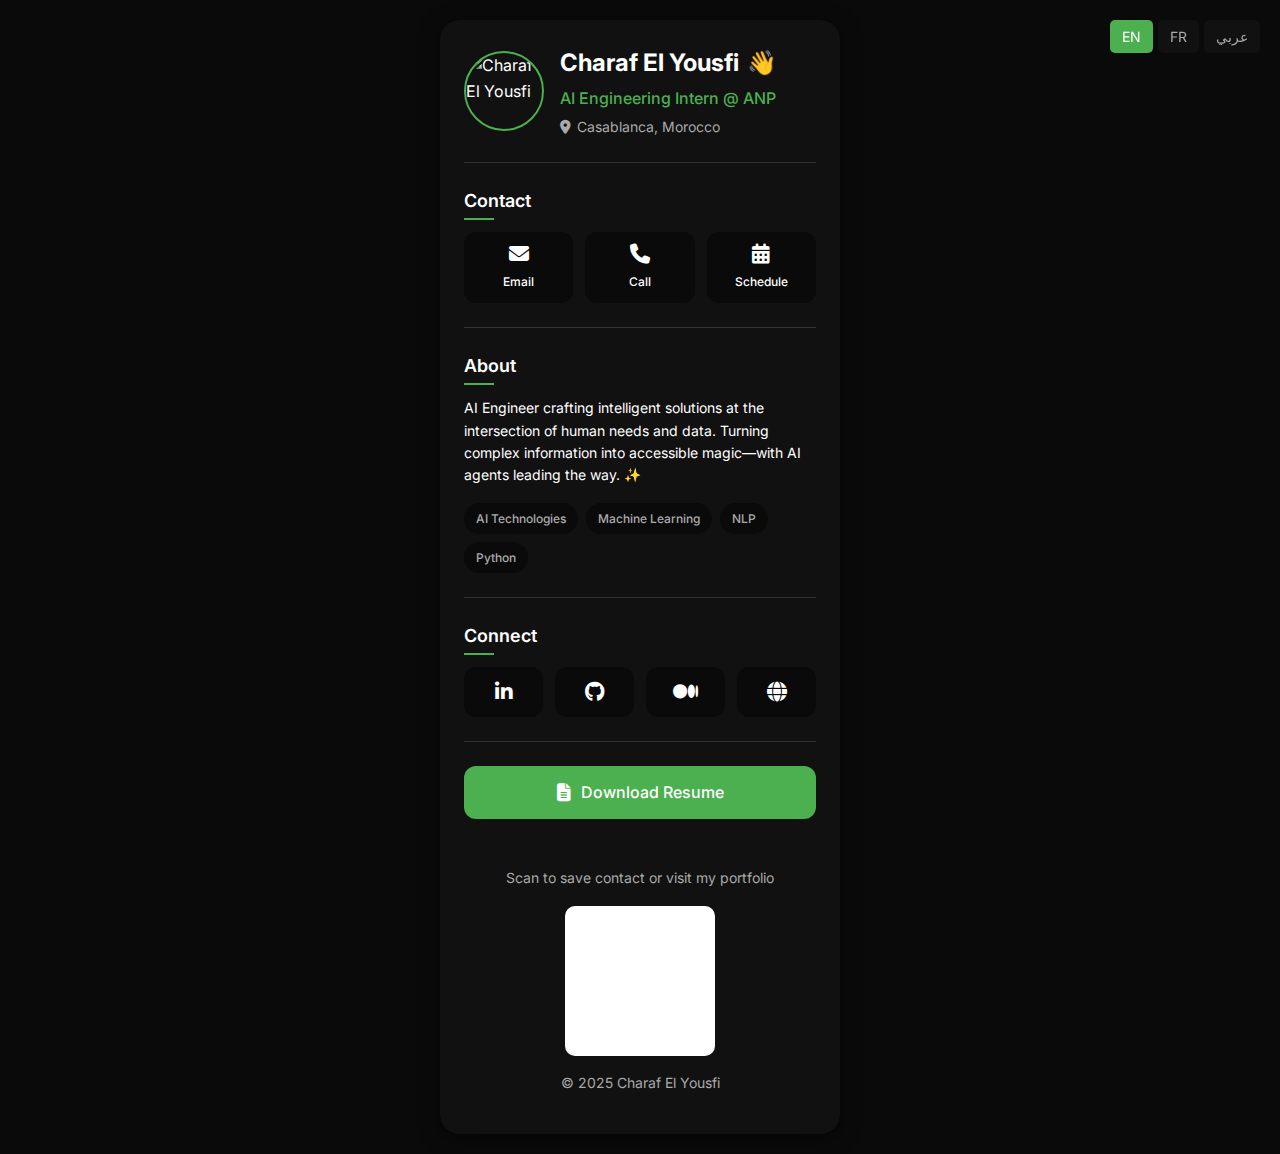
==== index.html @ 45bf57a2 "V1" ====
<!DOCTYPE html>
<html lang="en">
<head>
    <meta charset="UTF-8">
    <meta name="viewport" content="width=device-width, initial-scale=1.0">
    <title>Charaf El Yousfi | AI Engineer</title>
    <link rel="stylesheet" href="styles.css">
    <link rel="stylesheet" href="https://cdnjs.cloudflare.com/ajax/libs/font-awesome/6.4.0/css/all.min.css">
    <link href="https://fonts.googleapis.com/css2?family=Inter:wght@300;400;500;600;700&display=swap" rel="stylesheet">
    <!-- Add these lines to the <head> section of your index.html file -->

    <!-- Web App Manifest -->
    <link rel="manifest" href="manifest.json">

    <!-- iOS support -->
    <link rel="apple-touch-icon" href="icons/icon-192x192.png">
    <meta name="apple-mobile-web-app-status-bar" content="#4CAF50">
    <meta name="theme-color" content="#0a0a0a">

    <!-- SEO and sharing optimization -->
    <meta name="description" content="Charaf El Yousfi - AI Engineer specializing in LangChain frameworks, RAG systems, and document processing applications">
    <meta property="og:title" content="Charaf El Yousfi | Digital Business Card">
    <meta property="og:description" content="Connect with Charaf El Yousfi, AI Engineer specializing in LangChain frameworks and RAG systems">
    <meta property="og:image" content="icons/icon-512x512.png">
    <meta property="og:url" content="https://your-card-url.vercel.app">
    <meta name="twitter:card" content="summary_large_image">
</head>
<body>
    <div class="card-container">
        <div class="card">
            <div class="card-header">
                <img src="profile.jpg" alt="Charaf El Yousfi" class="profile-image">
                <div class="header-content">
                    <h1>Charaf El Yousfi <span class="wave">👋</span></h1>
                    <p class="title">AI Engineering Intern @ ANP</p>
                    <p class="location"><i class="fas fa-map-marker-alt"></i> Casablanca, Morocco</p>
                </div>
            </div>
            
            <div class="divider"></div>
            
            <div class="card-section">
                <h2 class="section-title">Contact</h2>
                <div class="contact-buttons">
                    <a href="mailto:charafelyousfi3@gmail.com" class="contact-button email">
                        <i class="fas fa-envelope"></i>
                        <span>Email</span>
                    </a>
                    <a href="tel:+212xxxxxxxxx" class="contact-button phone">
                        <i class="fas fa-phone"></i>
                        <span>Call</span>
                    </a>
                    <a href="https://calendly.com/charafelyousfi" target="_blank" class="contact-button calendar">
                        <i class="fas fa-calendar-alt"></i>
                        <span>Schedule</span>
                    </a>
                </div>
            </div>
            
            <div class="divider"></div>
            
            <div class="card-section">
                <h2 class="section-title">About</h2>
                <p class="about-text">
                    AI Engineer crafting intelligent solutions at the intersection of human needs and data. Turning complex information into accessible magic—with AI agents leading the way. ✨
                </p>
                <div class="skills-container">
                    <span class="skill-badge">AI Technologies</span>
                    <span class="skill-badge">Machine Learning</span>
                    <span class="skill-badge">NLP</span>
                    <span class="skill-badge">Python</span>
                </div>
            </div>
            
            <div class="divider"></div>
            
            <div class="card-section">
                <h2 class="section-title">Connect</h2>
                <div class="social-links">
                    <a href="https://www.linkedin.com/in/charaf-el-yousfi-b84937279/" target="_blank" class="social-link">
                        <i class="fab fa-linkedin-in"></i>
                    </a>
                    <a href="https://github.com/CElyousfi" target="_blank" class="social-link">
                        <i class="fab fa-github"></i>
                    </a>
                    <a href="https://medium.com/@charafelyousfi3" target="_blank" class="social-link">
                        <i class="fab fa-medium"></i>
                    </a>
                    <a href="https://charafelyousfi.vercel.app/" target="_blank" class="social-link">
                        <i class="fas fa-globe"></i>
                    </a>
                </div>
            </div>
            
            <div class="divider"></div>
            
            <div class="card-section">
                <a href="resume.pdf" download class="download-resume">
                    <i class="fas fa-file-alt"></i>
                    <span>Download Resume</span>
                </a>
            </div>
            
            <div class="card-footer">
                <p>Scan to save contact or visit my portfolio</p>
                <div id="qrcode" class="qr-code"></div>
                <p class="created-by">© 2025 Charaf El Yousfi</p>
            </div>
        </div>
    </div>
    
    <div class="language-toggle">
        <button class="lang-btn active" data-lang="en">EN</button>
        <button class="lang-btn" data-lang="fr">FR</button>
        <button class="lang-btn" data-lang="ar">عربي</button>
    </div>
    
    <script src="https://cdnjs.cloudflare.com/ajax/libs/qrcodejs/1.0.0/qrcode.min.js"></script>
    <script src="script.js"></script>
</body>
</html>
---- styles.css ----
:root {
    --background-dark: #0a0a0a;
    --background-card: #111111;
    --text-primary: #ffffff;
    --text-secondary: #aaaaaa;
    --border-color: #333333;
    --accent-color: #4CAF50;
    --box-shadow: 0 4px 20px rgba(0, 0, 0, 0.5);
    --transition: all 0.3s ease;
}

* {
    margin: 0;
    padding: 0;
    box-sizing: border-box;
}

body {
    font-family: 'Inter', sans-serif;
    background-color: var(--background-dark);
    color: var(--text-primary);
    line-height: 1.6;
    display: flex;
    justify-content: center;
    align-items: center;
    min-height: 100vh;
    padding: 20px;
}

.card-container {
    width: 100%;
    max-width: 400px;
    display: flex;
    justify-content: center;
    animation: fadeIn 0.8s ease-out;
}

@keyframes fadeIn {
    from { opacity: 0; transform: translateY(20px); }
    to { opacity: 1; transform: translateY(0); }
}

.card {
    background-color: var(--background-card);
    border-radius: 20px;
    overflow: hidden;
    width: 100%;
    box-shadow: var(--box-shadow);
    transition: var(--transition);
}

.card:hover {
    transform: translateY(-5px);
    box-shadow: 0 8px 30px rgba(0, 0, 0, 0.7);
}

.card-header {
    display: flex;
    align-items: center;
    padding: 24px;
    gap: 16px;
}

.profile-image {
    width: 80px;
    height: 80px;
    border-radius: 50%;
    object-fit: cover;
    border: 2px solid var(--accent-color);
    transition: transform 0.5s ease;
}

.profile-image:hover {
    transform: scale(1.1);
}

.header-content {
    flex: 1;
}

h1 {
    font-size: 24px;
    font-weight: 700;
    margin-bottom: 4px;
    display: flex;
    align-items: center;
    gap: 8px;
}

.wave {
    display: inline-block;
    animation: wave 2.5s infinite;
}

@keyframes wave {
    0% { transform: rotate(0deg); }
    10% { transform: rotate(14deg); }
    20% { transform: rotate(-8deg); }
    30% { transform: rotate(14deg); }
    40% { transform: rotate(-4deg); }
    50% { transform: rotate(10deg); }
    60% { transform: rotate(0deg); }
    100% { transform: rotate(0deg); }
}

.title {
    font-size: 16px;
    color: var(--accent-color);
    font-weight: 500;
    margin-bottom: 4px;
}

.location {
    font-size: 14px;
    color: var(--text-secondary);
    display: flex;
    align-items: center;
    gap: 6px;
}

.divider {
    height: 1px;
    background-color: var(--border-color);
    margin: 0 24px;
}

.card-section {
    padding: 24px;
}

.section-title {
    font-size: 18px;
    font-weight: 600;
    margin-bottom: 16px;
    position: relative;
    display: inline-block;
}

.section-title::after {
    content: '';
    position: absolute;
    bottom: -4px;
    left: 0;
    width: 30px;
    height: 2px;
    background-color: var(--accent-color);
}

.contact-buttons {
    display: flex;
    gap: 12px;
    flex-wrap: wrap;
}

.contact-button {
    flex: 1;
    display: flex;
    flex-direction: column;
    align-items: center;
    justify-content: center;
    background-color: var(--background-dark);
    color: var(--text-primary);
    text-decoration: none;
    padding: 12px;
    border-radius: 12px;
    transition: var(--transition);
    min-width: 80px;
}

.contact-button:hover {
    transform: translateY(-3px);
    background-color: var(--accent-color);
    color: white;
}

.contact-button i {
    font-size: 20px;
    margin-bottom: 8px;
}

.contact-button span {
    font-size: 12px;
    font-weight: 500;
}

.about-text {
    margin-bottom: 16px;
    font-size: 14px;
    line-height: 1.6;
}

.skills-container {
    display: flex;
    flex-wrap: wrap;
    gap: 8px;
}

.skill-badge {
    background-color: var(--background-dark);
    color: var(--text-secondary);
    padding: 6px 12px;
    border-radius: 30px;
    font-size: 12px;
    font-weight: 500;
    transition: var(--transition);
}

.skill-badge:hover {
    background-color: var(--accent-color);
    color: white;
}

.social-links {
    display: flex;
    justify-content: space-between;
    gap: 12px;
}

.social-link {
    flex: 1;
    display: flex;
    align-items: center;
    justify-content: center;
    height: 50px;
    background-color: var(--background-dark);
    color: var(--text-primary);
    text-decoration: none;
    border-radius: 12px;
    font-size: 20px;
    transition: var(--transition);
}

.social-link:hover {
    transform: translateY(-3px);
    background-color: var(--accent-color);
    color: white;
}

.download-resume {
    display: flex;
    align-items: center;
    justify-content: center;
    gap: 10px;
    background-color: var(--accent-color);
    color: white;
    text-decoration: none;
    padding: 14px;
    border-radius: 12px;
    font-weight: 500;
    transition: var(--transition);
}

.download-resume:hover {
    transform: translateY(-3px);
    box-shadow: 0 5px 15px rgba(76, 175, 80, 0.4);
}

.download-resume i {
    font-size: 18px;
}

.card-footer {
    padding: 24px;
    text-align: center;
}

.card-footer p {
    font-size: 14px;
    color: var(--text-secondary);
    margin-bottom: 16px;
}

.qr-code {
    margin: 0 auto;
    width: 150px;
    height: 150px;
    margin-bottom: 16px;
    background-color: white;
    padding: 10px;
    border-radius: 10px;
}

.created-by {
    font-size: 12px;
    color: var(--text-secondary);
}

.language-toggle {
    position: fixed;
    top: 20px;
    right: 20px;
    display: flex;
    gap: 5px;
    z-index: 100;
}

.lang-btn {
    background-color: var(--background-card);
    color: var(--text-secondary);
    border: none;
    padding: 8px 12px;
    border-radius: 5px;
    cursor: pointer;
    font-family: 'Inter', sans-serif;
    font-size: 14px;
    transition: var(--transition);
}

.lang-btn.active {
    background-color: var(--accent-color);
    color: white;
}

.lang-btn:hover:not(.active) {
    background-color: var(--border-color);
    color: var(--text-primary);
}

/* RTL Support for Arabic */
[lang="ar"] {
    direction: rtl;
}

[lang="ar"] .section-title::after {
    left: auto;
    right: 0;
}

[lang="ar"] .contact-buttons,
[lang="ar"] .skills-container,
[lang="ar"] .social-links {
    flex-direction: row-reverse;
}

/* Responsive Adjustments */
@media (max-width: 400px) {
    .card-header {
        flex-direction: column;
        text-align: center;
    }
    
    .header-content {
        display: flex;
        flex-direction: column;
        align-items: center;
    }
    
    .section-title::after {
        left: 50%;
        transform: translateX(-50%);
    }
    
    .contact-buttons {
        justify-content: center;
    }
    
    .skill-badge {
        text-align: center;
    }
    
    [lang="ar"] .section-title::after {
        right: 50%;
        transform: translateX(50%);
    }
}
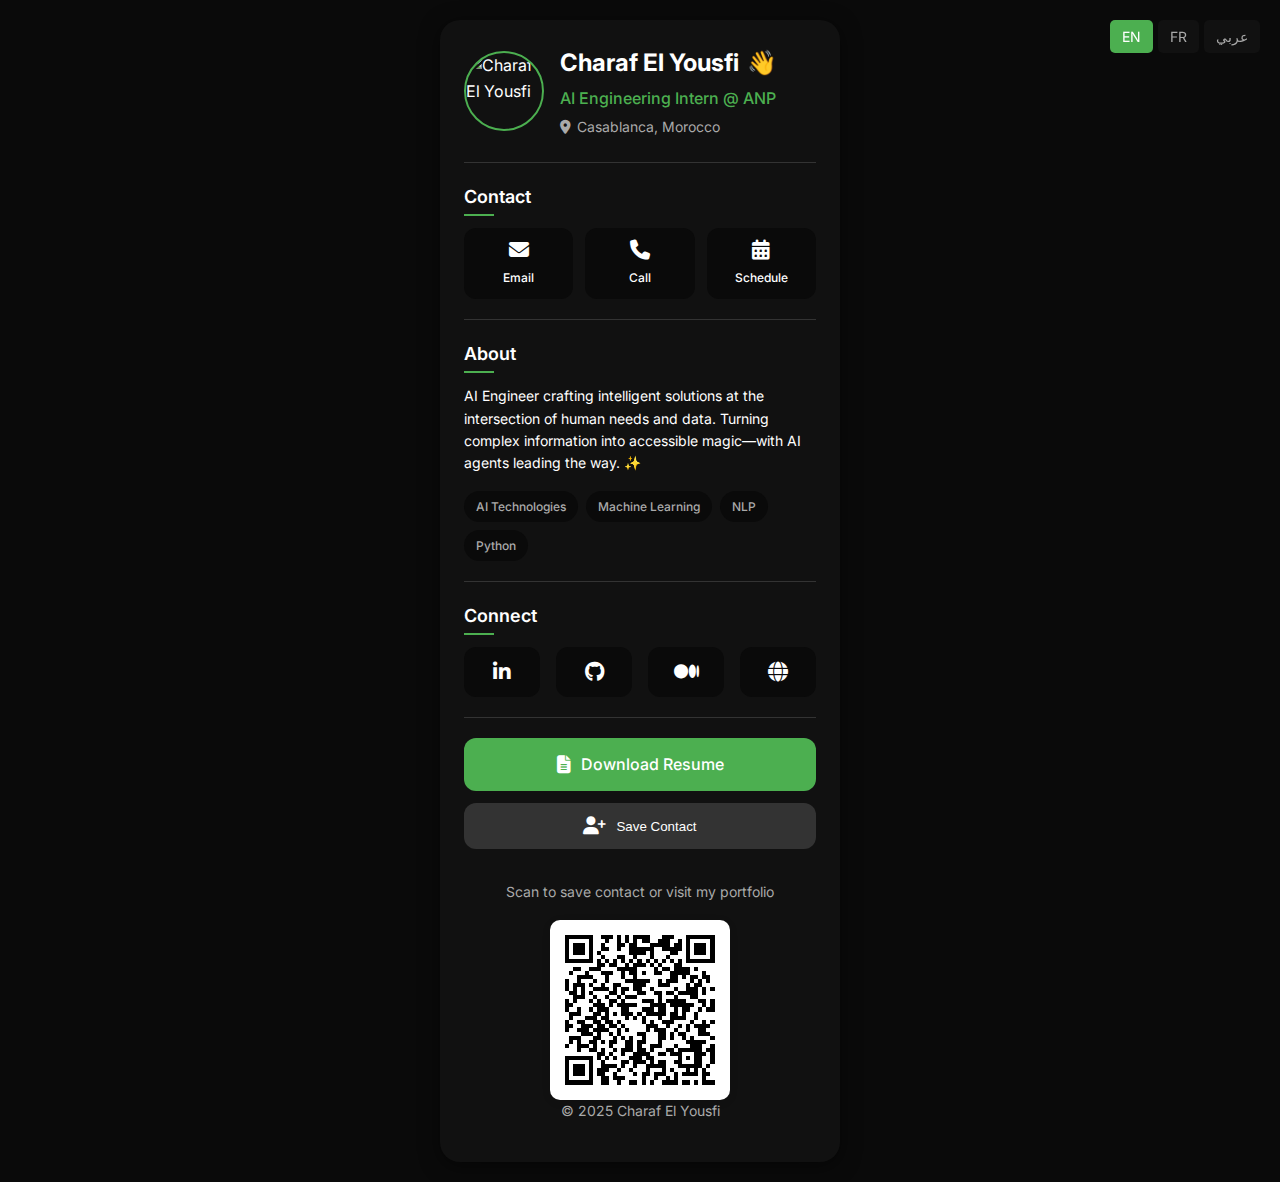
==== commit 77e25dde: "style updated" ====
--- a/index.html
+++ b/index.html
@@ -7,8 +7,7 @@
     <link rel="stylesheet" href="styles.css">
     <link rel="stylesheet" href="https://cdnjs.cloudflare.com/ajax/libs/font-awesome/6.4.0/css/all.min.css">
     <link href="https://fonts.googleapis.com/css2?family=Inter:wght@300;400;500;600;700&display=swap" rel="stylesheet">
-    <!-- Add these lines to the <head> section of your index.html file -->
-
+    
     <!-- Web App Manifest -->
     <link rel="manifest" href="manifest.json">
 
@@ -22,7 +21,7 @@
     <meta property="og:title" content="Charaf El Yousfi | Digital Business Card">
     <meta property="og:description" content="Connect with Charaf El Yousfi, AI Engineer specializing in LangChain frameworks and RAG systems">
     <meta property="og:image" content="icons/icon-512x512.png">
-    <meta property="og:url" content="https://your-card-url.vercel.app">
+    <meta property="og:url" content="https://charafbusinesscard.vercel.app">
     <meta name="twitter:card" content="summary_large_image">
 </head>
 <body>
@@ -46,7 +45,7 @@
                         <i class="fas fa-envelope"></i>
                         <span>Email</span>
                     </a>
-                    <a href="tel:+212xxxxxxxxx" class="contact-button phone">
+                    <a href="tel:+212621431215" class="contact-button phone">
                         <i class="fas fa-phone"></i>
                         <span>Call</span>
                     </a>
@@ -99,6 +98,10 @@
                     <i class="fas fa-file-alt"></i>
                     <span>Download Resume</span>
                 </a>
+                <button class="save-contact-btn" onclick="saveContact()">
+                    <i class="fas fa-user-plus"></i>
+                    <span>Save Contact</span>
+                </button>
             </div>
             
             <div class="card-footer">
@@ -115,7 +118,7 @@
         <button class="lang-btn" data-lang="ar">عربي</button>
     </div>
     
-    <script src="https://cdnjs.cloudflare.com/ajax/libs/qrcodejs/1.0.0/qrcode.min.js"></script>
+    <script src="qrcode.min.js"></script>
     <script src="script.js"></script>
 </body>
 </html>--- a/styles.css
+++ b/styles.css
@@ -362,4 +362,72 @@
         right: 50%;
         transform: translateX(50%);
     }
-}+}
+/* QR Code styling fix */
+.qr-code {
+    background-color: white;
+    padding: 15px;
+    border-radius: 10px;
+    width: 180px;
+    height: 180px;
+    margin: 0 auto;
+    display: flex;
+    align-items: center;
+    justify-content: center;
+    box-shadow: 0 2px 8px rgba(0, 0, 0, 0.1);
+  }
+  
+  .qr-code img {
+    max-width: 100%;
+    max-height: 100%;
+  }
+  /* Save Contact button styling */
+.save-contact-btn {
+    display: flex;
+    align-items: center;
+    justify-content: center;
+    gap: 10px;
+    background-color: #333333;
+    color: white;
+    border: none;
+    padding: 14px;
+    border-radius: 12px;
+    font-weight: 500;
+    cursor: pointer;
+    width: 100%;
+    margin-top: 12px;
+    transition: var(--transition);
+  }
+  
+  .save-contact-btn:hover {
+    transform: translateY(-3px);
+    background-color: #444444;
+  }
+  
+  .save-contact-btn i {
+    font-size: 18px;
+  }
+  /* Improved section spacing */
+.card-section {
+    padding: 20px 24px;
+  }
+  
+  /* Add more space around the QR code section */
+  .card-footer {
+    padding: 24px;
+    padding-top: 12px;
+    text-align: center;
+  }
+  
+  .card-footer p {
+    margin-bottom: 16px;
+    font-size: 14px;
+    color: var(--text-secondary);
+  }
+  
+  /* Add more space between buttons */
+  .social-links {
+    display: flex;
+    justify-content: space-between;
+    gap: 16px;
+  }